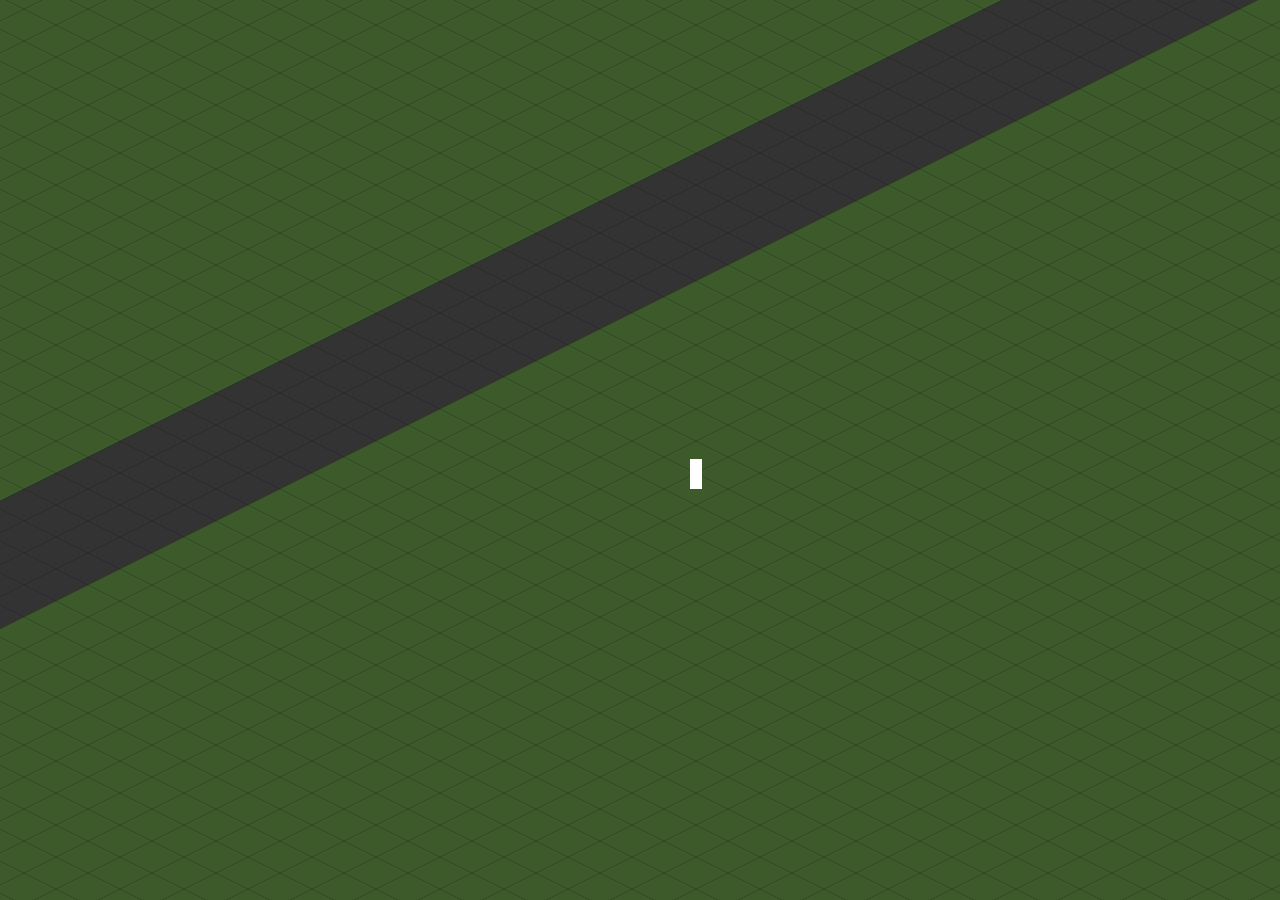
==== index.html @ 3458e5e2 "Fundação do Vale Quieto: núcleo, loop, contrato de arquitetura e stubs Co-Authored-By: Claude Opus 5" ====
<!DOCTYPE html>
<html lang="pt-br">
<head>
<meta charset="UTF-8">
<meta name="viewport" content="width=device-width, initial-scale=1.0">
<title>Vale Quieto</title>
<link rel="stylesheet" href="css/style.css">
</head>
<body>
<canvas id="game"></canvas>
<div id="ui"></div>

<!-- Ordem importa: core primeiro, main por último. Sem build: basta abrir este arquivo. -->
<script src="js/core.js"></script>
<script src="js/items.js"></script>
<script src="js/world.js"></script>
<script src="js/survival.js"></script>
<script src="js/player.js"></script>
<script src="js/zombies.js"></script>
<script src="js/render.js"></script>
<script src="js/audio.js"></script>
<script src="js/ui.js"></script>
<script src="js/main.js"></script>
</body>
</html>
---- css/style.css ----
/* STUB — será substituído pela etapa de UI */
html, body { margin: 0; padding: 0; overflow: hidden; background: #0b0d0c; }
#game { display: block; width: 100vw; height: 100vh; }
#ui { position: fixed; inset: 0; pointer-events: none; font-family: Georgia, serif; color: #ddd; }
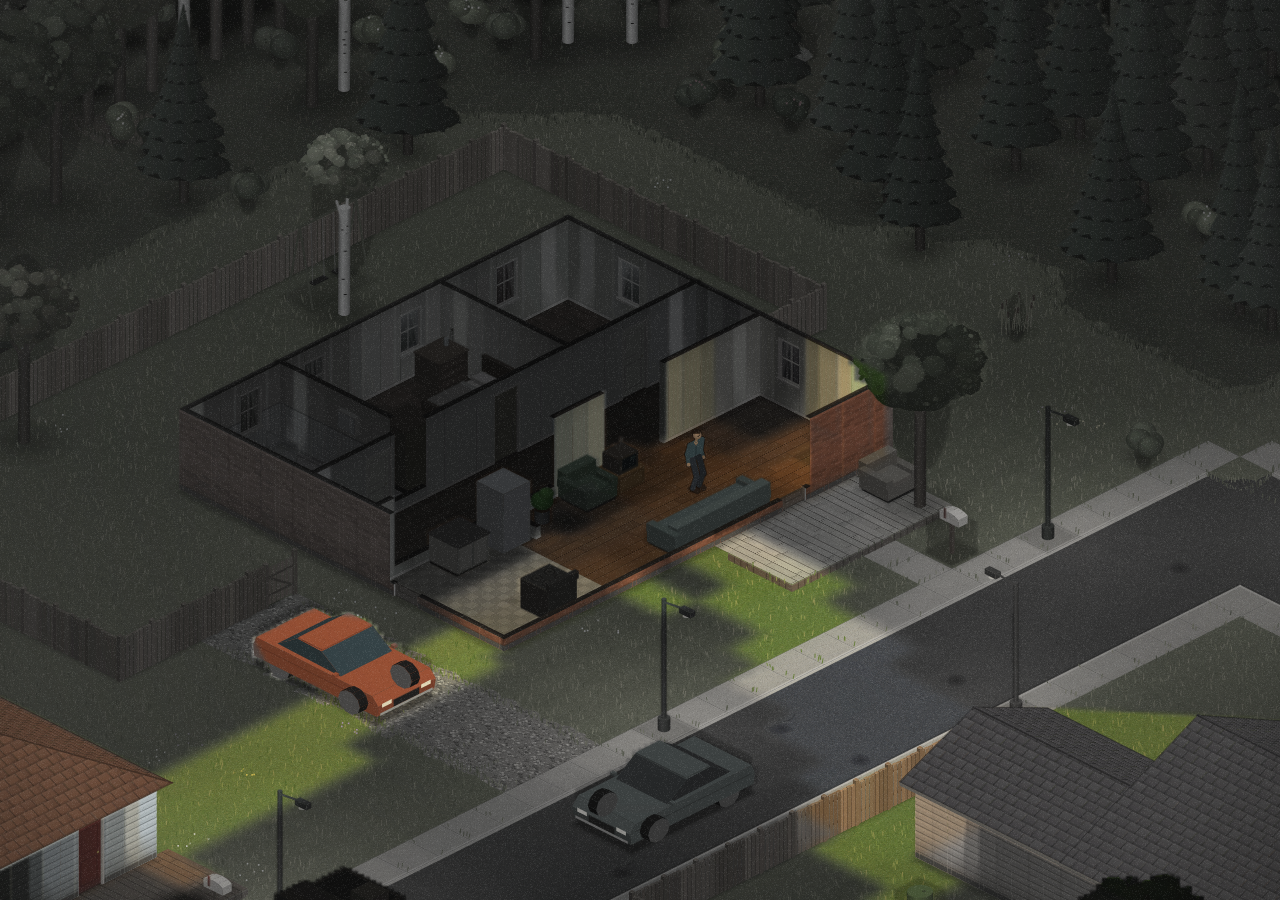
==== commit 2005ad00: "Etapa 2 (Render): visual isométrico procedural Pisos com texturas e transições, paredes finas estilo" ====
--- a/index.html
+++ b/index.html
@@ -17,6 +17,13 @@
 <script src="js/survival.js"></script>
 <script src="js/player.js"></script>
 <script src="js/zombies.js"></script>
+<script src="js/render-core.js"></script>
+<script src="js/render-ground.js"></script>
+<script src="js/render-walls.js"></script>
+<script src="js/render-objects.js"></script>
+<script src="js/render-actors.js"></script>
+<script src="js/render-light.js"></script>
+<script src="js/render-fx.js"></script>
 <script src="js/render.js"></script>
 <script src="js/audio.js"></script>
 <script src="js/ui.js"></script>
